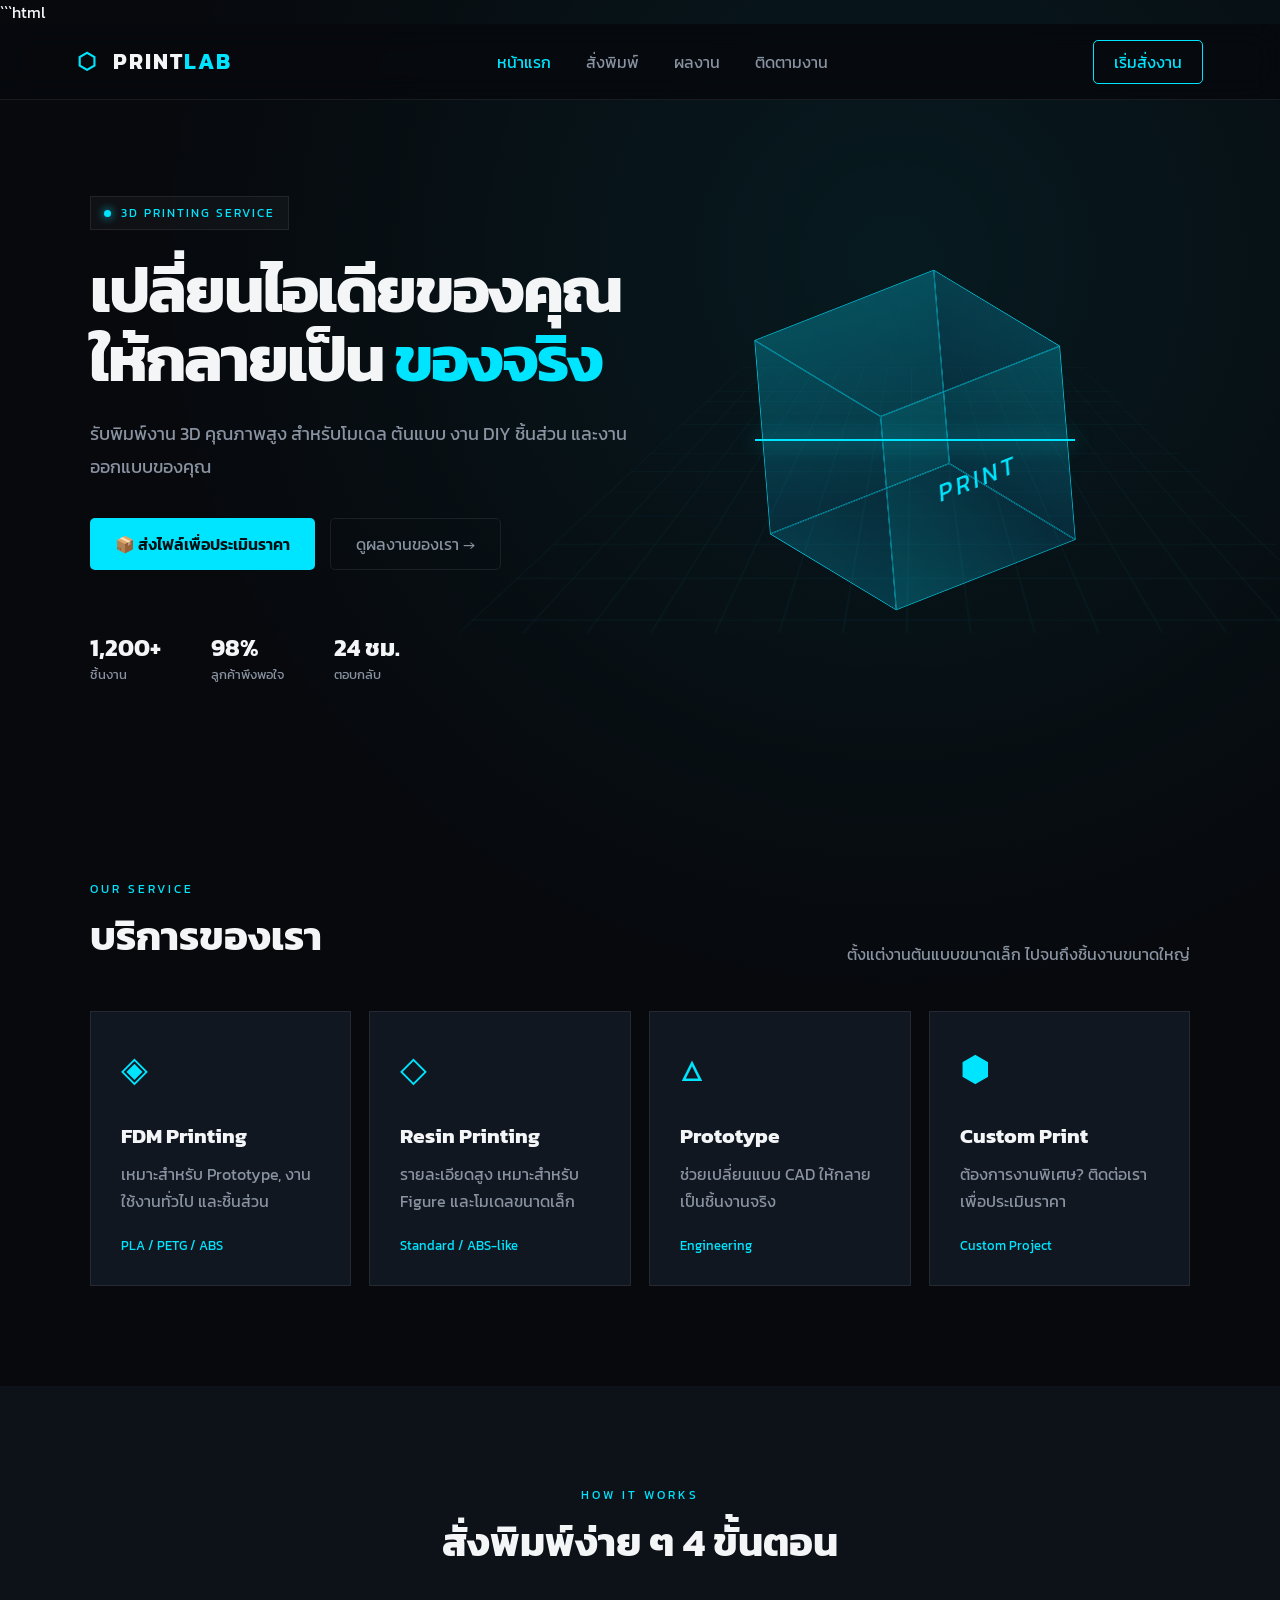
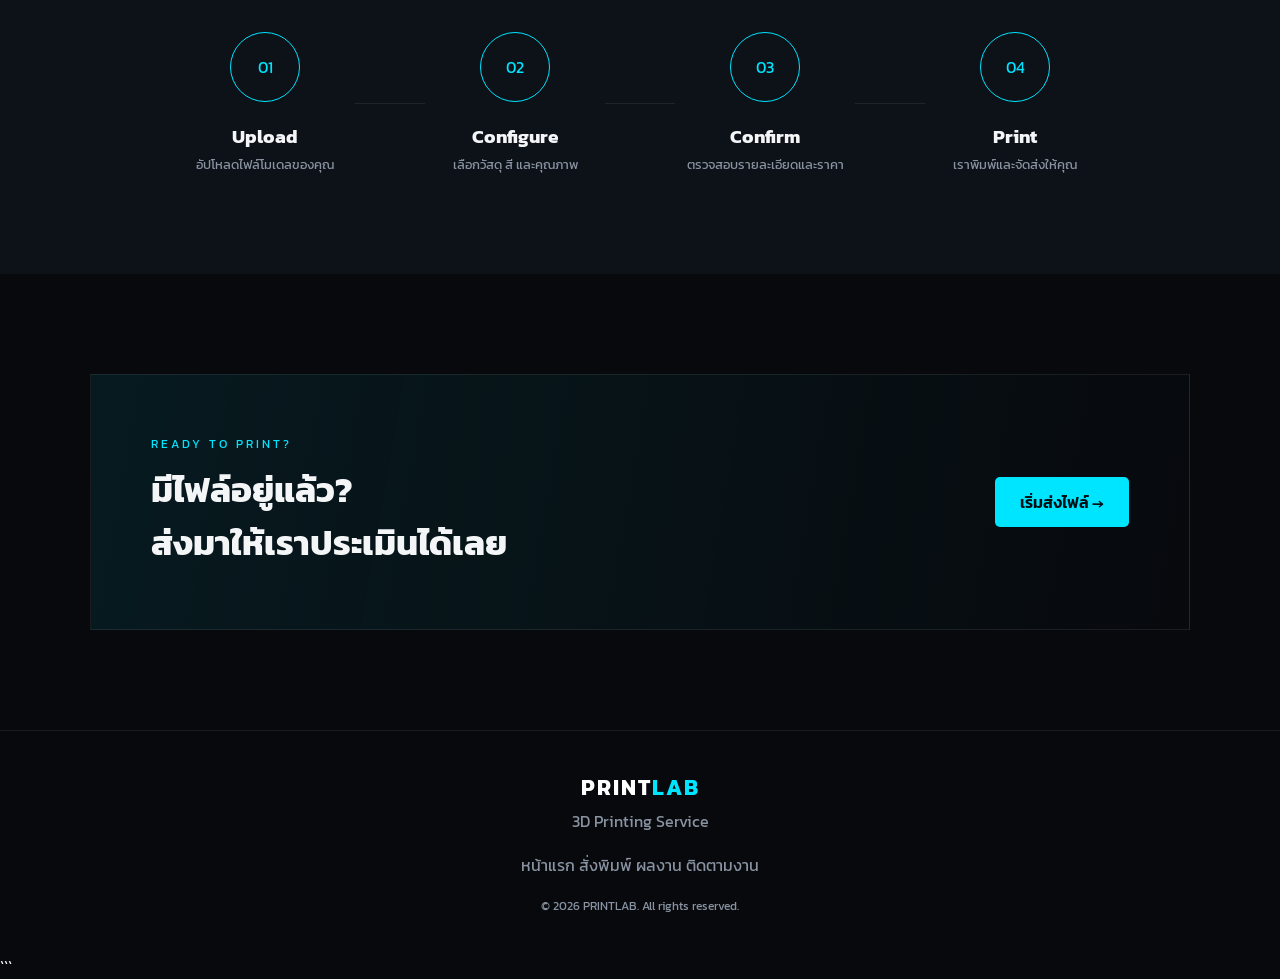
==== index.html @ 52c44388 "first commit" ====
```html
<!DOCTYPE html>
<html lang="th">

<head>
    <meta charset="UTF-8">
    <meta name="viewport" content="width=device-width, initial-scale=1.0">

    <title>PRINTLAB | รับพิมพ์งาน 3D</title>

    <link rel="stylesheet" href="style.css">

    <link rel="preconnect" href="https://fonts.googleapis.com">
    <link rel="preconnect" href="https://fonts.gstatic.com" crossorigin>

    <link
        href="https://fonts.googleapis.com/css2?family=Kanit:wght@300;400;500;600;700&display=swap"
        rel="stylesheet">
</head>

<body>

    <!-- NAVIGATION -->

    <nav class="navbar">

        <div class="logo">
            <span class="logo-symbol">⬡</span>
            PRINT<span>LAB</span>
        </div>

        <div class="nav-links">

            <a href="index.html" class="active">หน้าแรก</a>

            <a href="order.html">สั่งพิมพ์</a>

            <a href="gallery.html">ผลงาน</a>

            <a href="tracking.html">ติดตามงาน</a>

        </div>

        <a href="order.html" class="nav-button">
            เริ่มสั่งงาน
        </a>

    </nav>


    <!-- HERO -->

    <section class="hero">

        <div class="hero-content">

            <div class="badge">
                <span></span>
                3D PRINTING SERVICE
            </div>

            <h1>
                เปลี่ยนไอเดียของคุณ
                <br>
                ให้กลายเป็น <span>ของจริง</span>
            </h1>

            <p>
                รับพิมพ์งาน 3D คุณภาพสูง
                สำหรับโมเดล ต้นแบบ งาน DIY
                ชิ้นส่วน และงานออกแบบของคุณ
            </p>

            <div class="hero-buttons">

                <a href="order.html" class="primary-button">
                    📦 ส่งไฟล์เพื่อประเมินราคา
                </a>

                <a href="gallery.html" class="secondary-button">
                    ดูผลงานของเรา →
                </a>

            </div>

            <div class="hero-stats">

                <div>
                    <strong>1,200+</strong>
                    <span>ชิ้นงาน</span>
                </div>

                <div>
                    <strong>98%</strong>
                    <span>ลูกค้าพึงพอใจ</span>
                </div>

                <div>
                    <strong>24 ชม.</strong>
                    <span>ตอบกลับ</span>
                </div>

            </div>

        </div>


        <!-- 3D OBJECT -->

        <div class="hero-visual">

            <div class="grid-floor"></div>

            <div class="floating-object">

                <div class="cube-face front">
                    PRINT
                </div>

                <div class="cube-face back"></div>
                <div class="cube-face right"></div>
                <div class="cube-face left"></div>
                <div class="cube-face top"></div>
                <div class="cube-face bottom"></div>

            </div>

            <div class="scanner-line"></div>

        </div>

    </section>


    <!-- SERVICES -->

    <section class="section">

        <div class="section-heading">

            <div>
                <span class="section-label">OUR SERVICE</span>

                <h2>
                    บริการของเรา
                </h2>
            </div>

            <p>
                ตั้งแต่งานต้นแบบขนาดเล็ก
                ไปจนถึงชิ้นงานขนาดใหญ่
            </p>

        </div>


        <div class="service-grid">

            <div class="service-card">

                <div class="service-icon">
                    ◈
                </div>

                <h3>
                    FDM Printing
                </h3>

                <p>
                    เหมาะสำหรับ Prototype,
                    งานใช้งานทั่วไป และชิ้นส่วน
                </p>

                <span>
                    PLA / PETG / ABS
                </span>

            </div>


            <div class="service-card">

                <div class="service-icon">
                    ◇
                </div>

                <h3>
                    Resin Printing
                </h3>

                <p>
                    รายละเอียดสูง เหมาะสำหรับ
                    Figure และโมเดลขนาดเล็ก
                </p>

                <span>
                    Standard / ABS-like
                </span>

            </div>


            <div class="service-card">

                <div class="service-icon">
                    △
                </div>

                <h3>
                    Prototype
                </h3>

                <p>
                    ช่วยเปลี่ยนแบบ CAD
                    ให้กลายเป็นชิ้นงานจริง
                </p>

                <span>
                    Engineering
                </span>

            </div>


            <div class="service-card">

                <div class="service-icon">
                    ⬢
                </div>

                <h3>
                    Custom Print
                </h3>

                <p>
                    ต้องการงานพิเศษ?
                    ติดต่อเราเพื่อประเมินราคา
                </p>

                <span>
                    Custom Project
                </span>

            </div>

        </div>

    </section>


    <!-- HOW IT WORKS -->

    <section class="process-section">

        <div class="section-heading center">

            <span class="section-label">
                HOW IT WORKS
            </span>

            <h2>
                สั่งพิมพ์ง่าย ๆ 4 ขั้นตอน
            </h2>

        </div>


        <div class="process-grid">

            <div class="process-item">

                <div class="process-number">
                    01
                </div>

                <h3>
                    Upload
                </h3>

                <p>
                    อัปโหลดไฟล์โมเดลของคุณ
                </p>

            </div>


            <div class="process-line"></div>


            <div class="process-item">

                <div class="process-number">
                    02
                </div>

                <h3>
                    Configure
                </h3>

                <p>
                    เลือกวัสดุ สี และคุณภาพ
                </p>

            </div>


            <div class="process-line"></div>


            <div class="process-item">

                <div class="process-number">
                    03
                </div>

                <h3>
                    Confirm
                </h3>

                <p>
                    ตรวจสอบรายละเอียดและราคา
                </p>

            </div>


            <div class="process-line"></div>


            <div class="process-item">

                <div class="process-number">
                    04
                </div>

                <h3>
                    Print
                </h3>

                <p>
                    เราพิมพ์และจัดส่งให้คุณ
                </p>

            </div>

        </div>

    </section>


    <!-- CTA -->

    <section class="cta-section">

        <div>

            <span class="section-label">
                READY TO PRINT?
            </span>

            <h2>
                มีไฟล์อยู่แล้ว?
                <br>
                ส่งมาให้เราประเมินได้เลย
            </h2>

        </div>

        <a href="order.html" class="primary-button">
            เริ่มส่งไฟล์ →
        </a>

    </section>


    <!-- FOOTER -->

    <footer>

        <div class="footer-logo">
            PRINT<span>LAB</span>
        </div>

        <p>
            3D Printing Service
        </p>

        <div class="footer-links">

            <a href="index.html">หน้าแรก</a>
            <a href="order.html">สั่งพิมพ์</a>
            <a href="gallery.html">ผลงาน</a>
            <a href="tracking.html">ติดตามงาน</a>

        </div>

        <div class="copyright">
            © 2026 PRINTLAB. All rights reserved.
        </div>

    </footer>


</body>

</html>
```
---- style.css ----
@import url('https://fonts.googleapis.com/css2?family=Kanit:wght@300;400;500;600;700&display=swap');


/* =====================================================
   RESET
===================================================== */

* {
    margin: 0;
    padding: 0;
    box-sizing: border-box;
}


:root {

    --bg: #07090d;
    --bg2: #0d1118;

    --card: #111720;
    --card2: #151c26;

    --text: #f3f5f7;
    --muted: #8993a1;

    --accent: #00e5ff;
    --accent2: #0099ff;

    --border: rgba(255, 255, 255, 0.08);

}


html {
    scroll-behavior: smooth;
}


body {

    font-family: 'Kanit', sans-serif;

    background:
        radial-gradient(
            circle at 70% 10%,
            rgba(0, 229, 255, 0.08),
            transparent 30%
        ),
        var(--bg);

    color: var(--text);

    min-height: 100vh;

}


a {

    color: inherit;

    text-decoration: none;

}


button,
input,
textarea,
select {

    font-family: inherit;

}


/* =====================================================
   NAVBAR
===================================================== */

.navbar {

    height: 76px;

    display: flex;

    align-items: center;

    justify-content: space-between;

    padding: 0 6%;

    border-bottom:
        1px solid var(--border);

    background:
        rgba(7, 9, 13, 0.85);

    backdrop-filter: blur(15px);

    position: sticky;

    top: 0;

    z-index: 100;

}


.logo {

    font-size: 22px;

    font-weight: 700;

    letter-spacing: 2px;

}


.logo span:last-child,
.footer-logo span {

    color: var(--accent);

}


.logo-symbol {

    color: var(--accent);

    margin-right: 8px;

}


.nav-links {

    display: flex;

    gap: 35px;

}


.nav-links a {

    color: var(--muted);

    transition: 0.25s;

}


.nav-links a:hover,
.nav-links a.active {

    color: var(--accent);

}


.nav-button {

    border:
        1px solid var(--accent);

    padding:
        9px 20px;

    color: var(--accent);

    border-radius: 5px;

    transition: 0.25s;

}


.nav-button:hover {

    background: var(--accent);

    color: #001014;

}


/* =====================================================
   BUTTONS
===================================================== */

.primary-button {

    display: inline-flex;

    align-items: center;

    justify-content: center;

    padding:
        13px 25px;

    background: var(--accent);

    color: #001014;

    font-weight: 600;

    border-radius: 5px;

    border: none;

    cursor: pointer;

    transition: 0.25s;

}


.primary-button:hover {

    transform:
        translateY(-2px);

    box-shadow:
        0 10px 35px
        rgba(0, 229, 255, 0.2);

}


.secondary-button {

    display: inline-flex;

    align-items: center;

    justify-content: center;

    padding:
        13px 25px;

    border:
        1px solid var(--border);

    border-radius: 5px;

    color: var(--muted);

    transition: 0.25s;

}


.secondary-button:hover {

    color: white;

    border-color:
        var(--accent);

}


/* =====================================================
   HERO
===================================================== */

.hero {

    min-height: 680px;

    display: grid;

    grid-template-columns:
        1fr 1fr;

    align-items: center;

    padding:
        70px 7%;

    overflow: hidden;

}


.hero-content {

    max-width: 700px;

}


.badge {

    display: inline-flex;

    align-items: center;

    gap: 10px;

    border:
        1px solid var(--border);

    background:
        rgba(255, 255, 255, 0.03);

    padding:
        7px 13px;

    font-size: 12px;

    letter-spacing: 2px;

    color: var(--accent);

    margin-bottom: 25px;

}


.badge span {

    width: 7px;

    height: 7px;

    border-radius: 50%;

    background:
        var(--accent);

    box-shadow:
        0 0 10px var(--accent);

}


.hero h1 {

    font-size:
        clamp(42px, 5vw, 72px);

    line-height: 1.08;

    letter-spacing: -2px;

    margin-bottom: 25px;

}


.hero h1 span {

    color: var(--accent);

}


.hero p {

    max-width: 580px;

    color: var(--muted);

    font-size: 18px;

    line-height: 1.8;

}


.hero-buttons {

    display: flex;

    gap: 15px;

    margin-top: 35px;

}


.hero-stats {

    display: flex;

    gap: 50px;

    margin-top: 60px;

}


.hero-stats div {

    display: flex;

    flex-direction: column;

}


.hero-stats strong {

    font-size: 24px;

}


.hero-stats span {

    color: var(--muted);

    font-size: 13px;

}


/* =====================================================
   3D HERO OBJECT
===================================================== */

.hero-visual {

    height: 500px;

    position: relative;

    display: flex;

    align-items: center;

    justify-content: center;

}


.grid-floor {

    position: absolute;

    width: 500px;

    height: 500px;

    background-image:

        linear-gradient(
            rgba(0, 229, 255, 0.1) 1px,
            transparent 1px
        ),

        linear-gradient(
            90deg,
            rgba(0, 229, 255, 0.1) 1px,
            transparent 1px
        );

    background-size:
        35px 35px;

    transform:
        perspective(500px)
        rotateX(65deg);

    opacity: 0.35;

}


.floating-object {

    width: 220px;

    height: 220px;

    position: relative;

    transform:
        rotateX(-25deg)
        rotateY(35deg)
        rotateZ(-5deg);

    transform-style:
        preserve-3d;

    animation:
        floating 5s ease-in-out infinite;

}


@keyframes floating {

    0%,
    100% {

        transform:
            rotateX(-25deg)
            rotateY(35deg)
            translateY(0);

    }

    50% {

        transform:
            rotateX(-25deg)
            rotateY(35deg)
            translateY(-25px);

    }

}


.cube-face {

    position: absolute;

    width: 220px;

    height: 220px;

    border:
        1px solid
        rgba(0, 229, 255, 0.5);

    background:
        linear-gradient(
            135deg,
            rgba(0, 229, 255, 0.18),
            rgba(0, 100, 255, 0.04)
        );

    display: flex;

    align-items: center;

    justify-content: center;

    color: var(--accent);

    font-size: 28px;

    letter-spacing: 4px;

}


.front {

    transform:
        translateZ(110px);

}


.back {

    transform:
        rotateY(180deg)
        translateZ(110px);

}


.right {

    transform:
        rotateY(90deg)
        translateZ(110px);

}


.left {

    transform:
        rotateY(-90deg)
        translateZ(110px);

}


.top {

    transform:
        rotateX(90deg)
        translateZ(110px);

}


.bottom {

    transform:
        rotateX(-90deg)
        translateZ(110px);

}


.scanner-line {

    position: absolute;

    width: 320px;

    height: 2px;

    background:
        var(--accent);

    box-shadow:
        0 0 20px var(--accent);

    animation:
        scan 3s infinite;

}


@keyframes scan {

    0%,
    100% {

        transform:
            translateY(-130px);

        opacity: 0.1;

    }

    50% {

        transform:
            translateY(130px);

        opacity: 1;

    }

}


/* =====================================================
   SECTION
===================================================== */

.section {

    padding:
        100px 7%;

}


.section-heading {

    display: flex;

    justify-content: space-between;

    align-items: end;

    margin-bottom: 45px;

}


.section-heading.center {

    display: block;

    text-align: center;

}


.section-label {

    color: var(--accent);

    font-size: 12px;

    letter-spacing: 3px;

}


.section-heading h2 {

    font-size: 40px;

    margin-top: 8px;

}


.section-heading p {

    color: var(--muted);

}


/* =====================================================
   SERVICES
===================================================== */

.service-grid {

    display: grid;

    grid-template-columns:
        repeat(4, 1fr);

    gap: 18px;

}


.service-card {

    padding: 30px;

    background:
        var(--card);

    border:
        1px solid var(--border);

    transition:
        0.3s;

}


.service-card:hover {

    transform:
        translateY(-7px);

    border-color:
        rgba(0, 229, 255, 0.4);

}


.service-icon {

    color: var(--accent);

    font-size: 35px;

    margin-bottom: 25px;

}


.service-card h3 {

    font-size: 21px;

    margin-bottom: 10px;

}


.service-card p {

    color: var(--muted);

    line-height: 1.7;

    min-height: 75px;

}


.service-card span {

    color: var(--accent);

    font-size: 13px;

}


/* =====================================================
   PROCESS
===================================================== */

.process-section {

    padding:
        100px 7%;

    background:
        var(--bg2);

}


.process-grid {

    display: flex;

    align-items: center;

    justify-content: center;

    margin-top: 60px;

}


.process-item {

    text-align: center;

    width: 180px;

}


.process-number {

    width: 70px;

    height: 70px;

    border:
        1px solid var(--accent);

    border-radius: 50%;

    display: flex;

    align-items: center;

    justify-content: center;

    color: var(--accent);

    margin:
        0 auto 20px;

}


.process-item h3 {

    margin-bottom: 5px;

}


.process-item p {

    color: var(--muted);

    font-size: 13px;

}


.process-line {

    width: 70px;

    height: 1px;

    background:
        var(--border);

}


/* =====================================================
   CTA
===================================================== */

.cta-section {

    margin:
        100px 7%;

    padding:
        60px;

    border:
        1px solid var(--border);

    background:
        linear-gradient(
            100deg,
            rgba(0, 229, 255, 0.08),
            rgba(0, 0, 0, 0)
        );

    display: flex;

    justify-content: space-between;

    align-items: center;

}


.cta-section h2 {

    font-size: 35px;

    margin-top: 10px;

}


/* =====================================================
   PAGE TITLE
===================================================== */

.page-title {

    text-align: center;

    padding:
        70px 20px 50px;

}


.page-title h1 {

    font-size: 48px;

    margin:
        10px 0;

}


.page-title p {

    color:
        var(--muted);

}


/* =====================================================
   ORDER PAGE
===================================================== */

.order-page {

    max-width:
        1250px;

    margin:
        auto;

    padding-bottom:
        100px;

}


.order-layout {

    display: grid;

    grid-template-columns:
        1fr 360px;

    gap:
        30px;

    align-items:
        start;

}


.order-form {

    background:
        var(--card);

    border:
        1px solid var(--border);

}


.form-section {

    padding:
        30px;

    border-bottom:
        1px solid var(--border);

}


.form-section h2 {

    font-size:
        20px;

    margin-bottom:
        5px;

}


.form-description {

    color:
        var(--muted);

    font-size:
        13px;

    margin-bottom:
        20px;

}


/* =====================================================
   UPLOAD
===================================================== */

.upload-box {

    min-height:
        210px;

    border:
        1px dashed
        rgba(0, 229, 255, 0.4);

    display:
        flex;

    flex-direction:
        column;

    align-items:
        center;

    justify-content:
        center;

    cursor:
        pointer;

    background:
        rgba(0, 229, 255, 0.02);

    transition:
        0.25s;

}


.upload-box:hover {

    background:
        rgba(0, 229, 255, 0.07);

}


.upload-icon {

    width:
        55px;

    height:
        55px;

    border:
        1px solid var(--accent);

    border-radius:
        50%;

    display:
        flex;

    align-items:
        center;

    justify-content:
        center;

    color:
        var(--accent);

    font-size:
        25px;

    margin-bottom:
        15px;

}


.upload-box span,
.upload-box small {

    color:
        var(--muted);

    margin-top:
        5px;

}


.file-info {

    margin-top:
        15px;

    padding:
        15px;

    background:
        rgba(0, 229, 255, 0.05);

    border:
        1px solid
        rgba(0, 229, 255, 0.2);

}


.hidden {

    display:
        none !important;

}


/* =====================================================
   OPTIONS
===================================================== */

.option-grid {

    display:
        grid;

    grid-template-columns:
        repeat(2, 1fr);

    gap:
        12px;

}


.option-card {

    border:
        1px solid var(--border);

    padding:
        18px;

    cursor:
        pointer;

    transition:
        0.25s;

}


.option-card:hover {

    border-color:
        rgba(0, 229, 255, 0.4);

}


.option-card:has(input:checked) {

    border-color:
        var(--accent);

    background:
        rgba(0, 229, 255, 0.05);

}


.option-card input {

    display:
        none;

}


.option-card strong {

    display:
        block;

}


.option-card span {

    color:
        var(--muted);

    font-size:
        12px;

}


/* =====================================================
   COLORS
===================================================== */

.color-grid {

    display:
        flex;

    flex-wrap:
        wrap;

    gap:
        15px;

}


.color-option {

    display:
        flex;

    align-items:
        center;

    gap:
        7px;

    cursor:
        pointer;

    font-size:
        13px;

}


.color-option input {

    display:
        none;

}


.color-circle {

    width:
        25px;

    height:
        25px;

    border-radius:
        50%;

    border:
        2px solid transparent;

}


.color-option:has(input:checked)
.color-circle {

    outline:
        2px solid var(--accent);

    outline-offset:
        3px;

}


.black {

    background:
        #111;

}


.white {

    background:
        #eee;

}


.red {

    background:
        #d33;

}


.blue {

    background:
        #1677ff;

}


.yellow {

    background:
        #e5c600;

}


/* =====================================================
   INPUTS
===================================================== */

.select-input,
input,
textarea {

    width:
        100%;

    background:
        var(--bg2);

    border:
        1px solid var(--border);

    color:
        white;

    padding:
        13px 15px;

    font-family:
        inherit;

    border-radius:
        4px;

    outline:
        none;

}


input:focus,
textarea:focus,
select:focus {

    border-color:
        var(--accent);

}


label {

    display:
        block;

    color:
        #ccd2da;

    font-size:
        13px;

    margin:
        15px 0 7px;

}


.input-with-unit {

    display:
        flex;

    align-items:
        center;

}


.input-with-unit input {

    border-radius:
        4px 0 0 4px;

}


.input-with-unit span {

    padding:
        12px 18px;

    background:
        var(--bg2);

    border:
        1px solid var(--border);

    border-left:
        none;

    color:
        var(--muted);

}


/* =====================================================
   QUANTITY
===================================================== */

.quantity-control {

    display:
        flex;

    width:
        150px;

    border:
        1px solid var(--border);

}


.quantity-control button {

    width:
        45px;

    height:
        45px;

    background:
        var(--bg2);

    color:
        white;

    border:
        none;

    font-size:
        20px;

    cursor:
        pointer;

}


.quantity-control button:hover {

    color:
        var(--accent);

}


.quantity-control span {

    flex:
        1;

    display:
        flex;

    align-items:
        center;

    justify-content:
        center;

}


/* =====================================================
   CUSTOMER
===================================================== */

.input-grid {

    display:
        grid;

    grid-template-columns:
        1fr 1fr;

    gap:
        15px;

}


/* =====================================================
   SUBMIT
===================================================== */

.submit-button {

    width:
        100%;

    border:
        none;

    padding:
        17px;

    background:
        var(--accent);

    color:
        #001014;

    font-family:
        inherit;

    font-weight:
        600;

    font-size:
        17px;

    cursor:
        pointer;

    transition:
        0.25s;

}


.submit-button:hover {

    filter:
        brightness(1.08);

    transform:
        translateY(-2px);

}


/* =====================================================
   PRICE CARD
===================================================== */

.price-card {

    background:
        var(--card);

    border:
        1px solid var(--border);

    position:
        sticky;

    top:
        100px;

}


.price-header {

    padding:
        30px;

    background:
        rgba(0, 229, 255, 0.05);

    border-bottom:
        1px solid var(--border);

}


.price-header span {

    color:
        var(--accent);

    font-size:
        11px;

    letter-spacing:
        2px;

}


#totalPrice {

    font-size:
        42px;

    font-weight:
        600;

    margin-top:
        5px;

}


.price-details {

    padding:
        25px;

}


.price-details div {

    display:
        flex;

    justify-content:
        space-between;

    padding:
        12px 0;

    border-bottom:
        1px solid var(--border);

}


.price-details span {

    color:
        var(--muted);

}


.price-note {

    padding:
        20px;

    color:
        var(--muted);

    font-size:
        12px;

    line-height:
        1.7;

}


.secure-note {

    padding:
        20px;

    border-top:
        1px solid var(--border);

    color:
        var(--accent);

    font-size:
        12px;

}


/* =====================================================
   TRACKING
===================================================== */

.tracking-page {

    max-width:
        900px;

    margin:
        auto;

    padding-bottom:
        100px;

}


.tracking-search {

    display:
        flex;

    gap:
        10px;

    margin-bottom:
        40px;

}


.tracking-search input {

    flex:
        1;

}


.tracking-search button {

    flex-shrink:
        0;

}


.tracking-result {

    background:
        var(--card);

    border:
        1px solid var(--border);

}


.tracking-header {

    padding:
        30px;

    display:
        flex;

    justify-content:
        space-between;

    align-items:
        center;

    border-bottom:
        1px solid var(--border);

}


.tracking-header span {

    color:
        var(--muted);

    font-size:
        12px;

}


.status-badge {

    color:
        var(--accent) !important;

    border:
        1px solid var(--accent);

    padding:
        7px 14px;

}


/* =====================================================
   TIMELINE
===================================================== */

.timeline {

    padding:
        40px;

}


.timeline-item {

    display:
        flex;

    gap:
        20px;

    padding-bottom:
        35px;

    position:
        relative;

}


.timeline-item:not(:last-child)::after {

    content:
        "";

    position:
        absolute;

    left:
        16px;

    top:
        35px;

    width:
        1px;

    height:
        100%;

    background:
        var(--border);

}


.timeline-dot {

    width:
        34px;

    height:
        34px;

    flex-shrink:
        0;

    border-radius:
        50%;

    border:
        1px solid var(--border);

    display:
        flex;

    align-items:
        center;

    justify-content:
        center;

    color:
        var(--muted);

    background:
        var(--bg);

    z-index:
        2;

}


.timeline-item.completed .timeline-dot,
.timeline-item.current .timeline-dot {

    border-color:
        var(--accent);

    color:
        var(--accent);

}


.timeline-item p {

    color:
        var(--muted);

    font-size:
        13px;

    margin-top:
        4px;

}


.tracking-info {

    display:
        grid;

    grid-template-columns:
        repeat(4, 1fr);

    padding:
        25px;

    border-top:
        1px solid var(--border);

}


.tracking-info div {

    display:
        flex;

    flex-direction:
        column;

    gap:
        4px;

}


.tracking-info span {

    color:
        var(--muted);

    font-size:
        12px;

}


.tracking-empty {

    text-align:
        center;

    padding:
        70px;

    color:
        var(--muted);

}


.tracking-empty div {

    font-size:
        50px;

    color:
        var(--accent);

}


/* =====================================================
   GALLERY
===================================================== */

.gallery-page {

    max-width:
        1200px;

    margin:
        auto;

    padding-bottom:
        100px;

}


.gallery-grid {

    display:
        grid;

    grid-template-columns:
        repeat(3, 1fr);

    gap:
        20px;

}


.gallery-card {

    background:
        var(--card);

    border:
        1px solid var(--border);

    overflow:
        hidden;

    transition:
        0.3s;

}


.gallery-card:hover {

    transform:
        translateY(-5px);

    border-color:
        rgba(0, 229, 255, 0.4);

}


.gallery-image {

    height:
        260px;

    display:
        flex;

    align-items:
        center;

    justify-content:
        center;

    font-size:
        35px;

    letter-spacing:
        4px;

    color:
        var(--accent);

    background:

        radial-gradient(
            circle,
            rgba(0, 229, 255, 0.15),
            transparent 60%
        ),

        var(--bg2);

}


.image-1 {

    transform:
        none;

}


.image-2 {

    font-size:
        25px;

}


.image-3 {

    font-size:
        30px;

}


.image-4 {

    font-size:
        40px;

}


.image-5 {

    font-size:
        22px;

}


.image-6 {

    font-size:
        30px;

}


.gallery-info {

    padding:
        20px;

}


.gallery-info h3 {

    margin-bottom:
        5px;

}


.gallery-info span {

    color:
        var(--accent);

    font-size:
        12px;

}


/* =====================================================
   FOOTER
===================================================== */

footer {

    border-top:
        1px solid var(--border);

    padding:
        40px 7%;

    text-align:
        center;

    color:
        var(--muted);

}


.footer-logo {

    color:
        white;

    font-size:
        22px;

    font-weight:
        700;

    letter-spacing:
        2px;

}


footer p {

    margin:
        5px 0 20px;

}


.copyright {

    font-size:
        12px;

    margin-top:
        20px;

}


/* =====================================================
   RESPONSIVE - TABLET
===================================================== */

@media (max-width: 900px) {

    .nav-links {

        display:
            none;

    }


    .hero {

        grid-template-columns:
            1fr;

        text-align:
            center;

    }


    .hero-content {

        margin:
            auto;

    }


    .hero p {

        margin:
            auto;

    }


    .hero-buttons {

        justify-content:
            center;

        flex-wrap:
            wrap;

    }


    .hero-stats {

        justify-content:
            center;

    }


    .service-grid {

        grid-template-columns:
            repeat(2, 1fr);

    }


    .order-layout {

        grid-template-columns:
            1fr;

    }


    .price-card {

        position:
            static;

    }


    .gallery-grid {

        grid-template-columns:
            repeat(2, 1fr);

    }

}


/* =====================================================
   RESPONSIVE - MOBILE
===================================================== */

@media (max-width: 600px) {

    .navbar {

        padding:
            0 20px;

    }


    .nav-button {

        display:
            none;

    }


    .hero {

        padding:
            50px 20px;

    }


    .hero h1 {

        font-size:
            42px;

    }


    .hero-stats {

        gap:
            20px;

        flex-wrap:
            wrap;

    }


    .hero-visual {

        height:
            350px;

    }


    .service-grid {

        grid-template-columns:
            1fr;

    }


    .section {

        padding:
            70px 20px;

    }


    .section-heading {

        display:
            block;

    }


    .section-heading p {

        margin-top:
            10px;

    }


    .process-grid {

        flex-direction:
            column;

        gap:
            20px;

    }


    .process-line {

        width:
            1px;

        height:
            30px;

    }


    .cta-section {

        margin:
            50px 20px;

        padding:
            35px;

        display:
            block;

    }


    .cta-section .primary-button {

        margin-top:
            25px;

    }


    .order-page,
    .tracking-page,
    .gallery-page {

        padding:
            0 15px 70px;

    }


    .page-title h1 {

        font-size:
            36px;

    }


    .option-grid {

        grid-template-columns:
            1fr;

    }


    .input-grid {

        grid-template-columns:
            1fr;

    }


    .tracking-search {

        flex-direction:
            column;

    }


    .tracking-header {

        flex-direction:
            column;

        align-items:
            flex-start;

        gap:
            20px;

    }


    .tracking-info {

        grid-template-columns:
            repeat(2, 1fr);

        gap:
            20px;

    }


    .gallery-grid {

        grid-template-columns:
            1fr;

    }


    .timeline {

        padding:
            25px;

    }

}


/* =====================================================
   ACCESSIBILITY / SMALL POLISH
===================================================== */

::selection {

    background:
        var(--accent);

    color:
        #001014;

}


button:focus-visible,
a:focus-visible,
input:focus-visible,
textarea:focus-visible,
select:focus-visible {

    outline:
        2px solid var(--accent);

    outline-offset:
        2px;

}
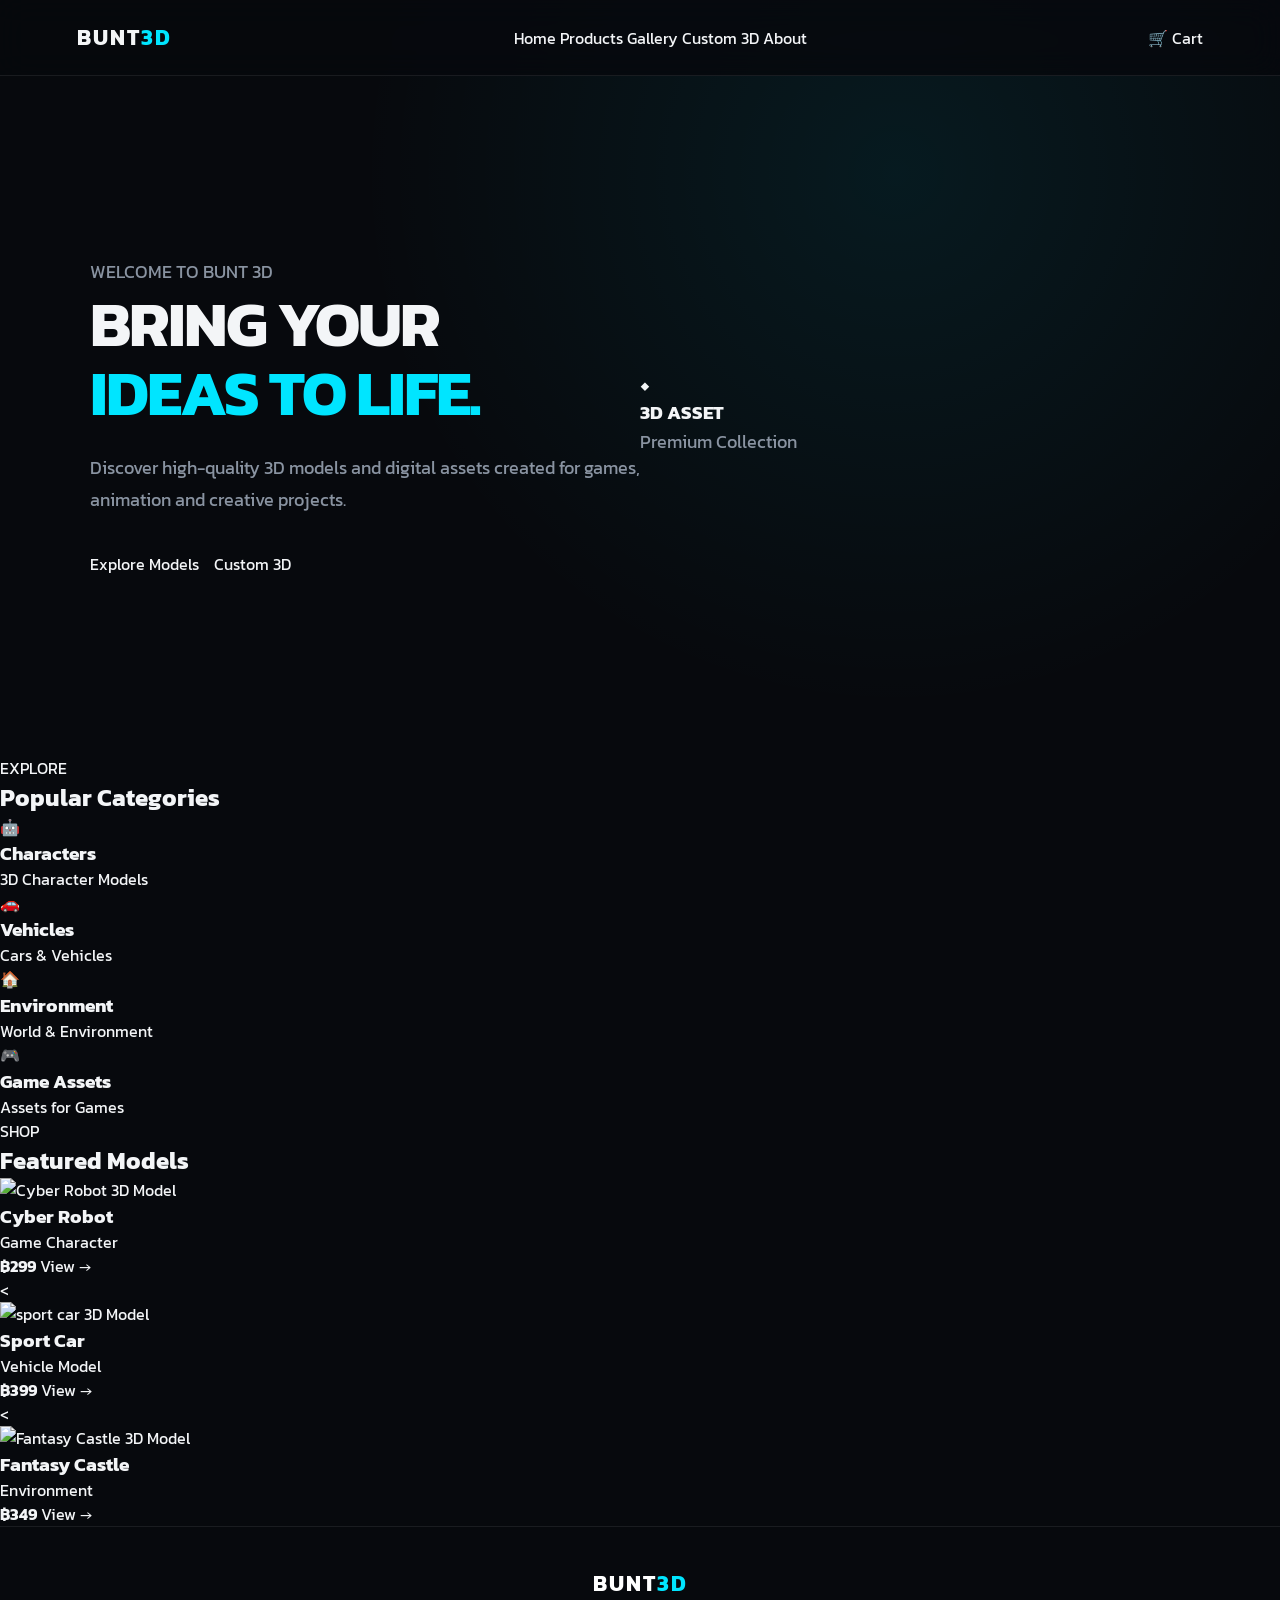
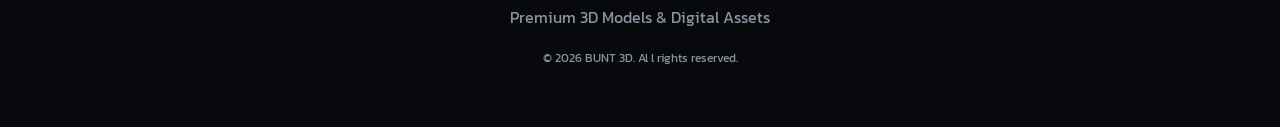
==== commit 26feb730: "3d fix" ====
--- a/index.html
+++ b/index.html
@@ -1,246 +1,118 @@
-```html
 <!DOCTYPE html>
 <html lang="th">
-
 <head>
     <meta charset="UTF-8">
     <meta name="viewport" content="width=device-width, initial-scale=1.0">
 
-    <title>PRINTLAB | รับพิมพ์งาน 3D</title>
+    <title>BUNT 3D | 3D Model Store</title>
 
     <link rel="stylesheet" href="style.css">
-
-    <link rel="preconnect" href="https://fonts.googleapis.com">
-    <link rel="preconnect" href="https://fonts.gstatic.com" crossorigin>
-
-    <link
-        href="https://fonts.googleapis.com/css2?family=Kanit:wght@300;400;500;600;700&display=swap"
-        rel="stylesheet">
 </head>
 
 <body>
 
-    <!-- NAVIGATION -->
-
-    <nav class="navbar">
+    <!-- Navigation -->
+    <header class="navbar">
 
         <div class="logo">
-            <span class="logo-symbol">⬡</span>
-            PRINT<span>LAB</span>
-        </div>
-
-        <div class="nav-links">
-
-            <a href="index.html" class="active">หน้าแรก</a>
-
-            <a href="order.html">สั่งพิมพ์</a>
-
-            <a href="gallery.html">ผลงาน</a>
-
-            <a href="tracking.html">ติดตามงาน</a>
-
-        </div>
-
-        <a href="order.html" class="nav-button">
-            เริ่มสั่งงาน
+            BUNT<span>3D</span>
+        </div>
+
+        <nav>
+            <a href="index.html" class="active">Home</a>
+            <a href="products.html">Products</a>
+            <a href="gallery.html">Gallery</a>
+            <a href="custom.html">Custom 3D</a>
+            <a href="about.html">About</a>
+        </nav>
+
+        <a href="cart.html" class="cart">
+            🛒 Cart
         </a>
 
-    </nav>
-
-
-    <!-- HERO -->
-
+    </header>
+
+
+    <!-- Hero -->
     <section class="hero">
 
         <div class="hero-content">
 
-            <div class="badge">
-                <span></span>
-                3D PRINTING SERVICE
-            </div>
+            <p class="small-title">WELCOME TO BUNT 3D</p>
 
             <h1>
-                เปลี่ยนไอเดียของคุณ
-                <br>
-                ให้กลายเป็น <span>ของจริง</span>
+                BRING YOUR<br>
+                <span>IDEAS TO LIFE.</span>
             </h1>
 
-            <p>
-                รับพิมพ์งาน 3D คุณภาพสูง
-                สำหรับโมเดล ต้นแบบ งาน DIY
-                ชิ้นส่วน และงานออกแบบของคุณ
+            <p class="description">
+                Discover high-quality 3D models and digital assets
+                created for games, animation and creative projects.
             </p>
 
             <div class="hero-buttons">
-
-                <a href="order.html" class="primary-button">
-                    📦 ส่งไฟล์เพื่อประเมินราคา
+                <a href="products.html" class="btn primary">
+                    Explore Models
                 </a>
 
-                <a href="gallery.html" class="secondary-button">
-                    ดูผลงานของเรา →
+                <a href="custom.html" class="btn secondary">
+                    Custom 3D
                 </a>
-
-            </div>
-
-            <div class="hero-stats">
-
-                <div>
-                    <strong>1,200+</strong>
-                    <span>ชิ้นงาน</span>
-                </div>
-
-                <div>
-                    <strong>98%</strong>
-                    <span>ลูกค้าพึงพอใจ</span>
-                </div>
-
-                <div>
-                    <strong>24 ชม.</strong>
-                    <span>ตอบกลับ</span>
-                </div>
-
-            </div>
-
-        </div>
-
-
-        <!-- 3D OBJECT -->
-
-        <div class="hero-visual">
-
-            <div class="grid-floor"></div>
-
-            <div class="floating-object">
-
-                <div class="cube-face front">
-                    PRINT
-                </div>
-
-                <div class="cube-face back"></div>
-                <div class="cube-face right"></div>
-                <div class="cube-face left"></div>
-                <div class="cube-face top"></div>
-                <div class="cube-face bottom"></div>
-
-            </div>
-
-            <div class="scanner-line"></div>
+            </div>
+
+        </div>
+
+
+        <div class="hero-model">
+
+            <div class="model-circle"></div>
+
+            <div class="model-card">
+                <div class="cube">◆</div>
+
+                <h3>3D ASSET</h3>
+
+                <p>Premium Collection</p>
+            </div>
 
         </div>
 
     </section>
 
 
-    <!-- SERVICES -->
-
-    <section class="section">
-
-        <div class="section-heading">
-
-            <div>
-                <span class="section-label">OUR SERVICE</span>
-
-                <h2>
-                    บริการของเรา
-                </h2>
-            </div>
-
-            <p>
-                ตั้งแต่งานต้นแบบขนาดเล็ก
-                ไปจนถึงชิ้นงานขนาดใหญ่
-            </p>
-
-        </div>
-
-
-        <div class="service-grid">
-
-            <div class="service-card">
-
-                <div class="service-icon">
-                    ◈
-                </div>
-
-                <h3>
-                    FDM Printing
-                </h3>
-
-                <p>
-                    เหมาะสำหรับ Prototype,
-                    งานใช้งานทั่วไป และชิ้นส่วน
-                </p>
-
-                <span>
-                    PLA / PETG / ABS
-                </span>
-
-            </div>
-
-
-            <div class="service-card">
-
-                <div class="service-icon">
-                    ◇
-                </div>
-
-                <h3>
-                    Resin Printing
-                </h3>
-
-                <p>
-                    รายละเอียดสูง เหมาะสำหรับ
-                    Figure และโมเดลขนาดเล็ก
-                </p>
-
-                <span>
-                    Standard / ABS-like
-                </span>
-
-            </div>
-
-
-            <div class="service-card">
-
-                <div class="service-icon">
-                    △
-                </div>
-
-                <h3>
-                    Prototype
-                </h3>
-
-                <p>
-                    ช่วยเปลี่ยนแบบ CAD
-                    ให้กลายเป็นชิ้นงานจริง
-                </p>
-
-                <span>
-                    Engineering
-                </span>
-
-            </div>
-
-
-            <div class="service-card">
-
-                <div class="service-icon">
-                    ⬢
-                </div>
-
-                <h3>
-                    Custom Print
-                </h3>
-
-                <p>
-                    ต้องการงานพิเศษ?
-                    ติดต่อเราเพื่อประเมินราคา
-                </p>
-
-                <span>
-                    Custom Project
-                </span>
-
+    <!-- Categories -->
+    <section class="categories">
+
+        <div class="section-title">
+            <p>EXPLORE</p>
+            <h2>Popular Categories</h2>
+        </div>
+
+
+        <div class="category-grid">
+
+            <div class="category-card">
+                <div class="category-icon">🤖</div>
+                <h3>Characters</h3>
+                <p>3D Character Models</p>
+            </div>
+
+            <div class="category-card">
+                <div class="category-icon">🚗</div>
+                <h3>Vehicles</h3>
+                <p>Cars & Vehicles</p>
+            </div>
+
+            <div class="category-card">
+                <div class="category-icon">🏠</div>
+                <h3>Environment</h3>
+                <p>World & Environment</p>
+            </div>
+
+            <div class="category-card">
+                <div class="category-icon">🎮</div>
+                <h3>Game Assets</h3>
+                <p>Assets for Games</p>
             </div>
 
         </div>
@@ -248,98 +120,108 @@
     </section>
 
 
-    <!-- HOW IT WORKS -->
-
-    <section class="process-section">
-
-        <div class="section-heading center">
-
-            <span class="section-label">
-                HOW IT WORKS
-            </span>
-
-            <h2>
-                สั่งพิมพ์ง่าย ๆ 4 ขั้นตอน
-            </h2>
-
-        </div>
-
-
-        <div class="process-grid">
-
-            <div class="process-item">
-
-                <div class="process-number">
-                    01
-                </div>
-
-                <h3>
-                    Upload
-                </h3>
-
-                <p>
-                    อัปโหลดไฟล์โมเดลของคุณ
-                </p>
-
-            </div>
-
-
-            <div class="process-line"></div>
-
-
-            <div class="process-item">
-
-                <div class="process-number">
-                    02
-                </div>
-
-                <h3>
-                    Configure
-                </h3>
-
-                <p>
-                    เลือกวัสดุ สี และคุณภาพ
-                </p>
-
-            </div>
-
-
-            <div class="process-line"></div>
-
-
-            <div class="process-item">
-
-                <div class="process-number">
-                    03
-                </div>
-
-                <h3>
-                    Confirm
-                </h3>
-
-                <p>
-                    ตรวจสอบรายละเอียดและราคา
-                </p>
-
-            </div>
-
-
-            <div class="process-line"></div>
-
-
-            <div class="process-item">
-
-                <div class="process-number">
-                    04
-                </div>
-
-                <h3>
-                    Print
-                </h3>
-
-                <p>
-                    เราพิมพ์และจัดส่งให้คุณ
-                </p>
+    <!-- Featured Products -->
+    <section class="products">
+
+        <div class="section-title">
+
+            <p>SHOP</p>
+
+            <h2>Featured Models</h2>
+
+        </div>
+
+
+        <div class="product-grid">
+
+            <div class="product-card">
+
+                <div class="product-detail-image">
+
+                    <img
+                        src="https://www.print3dd.com/wp-content/uploads/2017/05/18222169_458720981141657_3658494941867284101_n.jpg"
+                        alt="Cyber Robot 3D Model">
+
+                </div>
+
+                <div class="product-info">
+
+                    <h3>Cyber Robot</h3>
+
+                    <p>Game Character</p>
+
+                    <div class="product-bottom">
+
+                        <strong>฿299</strong>
+
+                        <a href="product-detail.html">
+                            View →
+                        </a>
+
+                    </div>
+
+                </div>
+
+            </div>
+
+
+            <div class="product-card">
+
+                < <div class="product-detail-image">
+
+                    <img
+                        src="https://3dspro.com/Uploads/2025-03/amg%20gt%2063%20coupe%203d%20model.jpg"
+                        alt="sport car 3D Model">
+
+                </div>
+
+                <div class="product-info">
+
+                    <h3>Sport Car</h3>
+
+                    <p>Vehicle Model</p>
+
+                    <div class="product-bottom">
+
+                        <strong>฿399</strong>
+
+                        <a href="product-detail.html">
+                            View →
+                        </a>
+
+                    </div>
+
+                </div>
+
+            </div>
+
+
+            <div class="product-card">
+
+                < <div class="product-detail-image">
+
+                    <img
+                        src="https://fbi.cults3d.com/uploaders/42859160/illustration-file/f0328f02-64c9-4883-b4c4-02cf0d8f9062/_7dd685e2-3973-40e0-a4c7-da0e848ef61a.jpeg"
+                        alt="Fantasy Castle 3D Model">
+
+                </div>
+                <div class="product-info">
+
+                    <h3>Fantasy Castle</h3>
+
+                    <p>Environment</p>
+
+                    <div class="product-bottom">
+
+                        <strong>฿349</strong>
+
+                        <a href="product-detail.html">
+                            View →
+                        </a>
+
+                    </div>
+
+                </div>
 
             </div>
 
@@ -348,60 +230,23 @@
     </section>
 
 
-    <!-- CTA -->
-
-    <section class="cta-section">
-
-        <div>
-
-            <span class="section-label">
-                READY TO PRINT?
-            </span>
-
-            <h2>
-                มีไฟล์อยู่แล้ว?
-                <br>
-                ส่งมาให้เราประเมินได้เลย
-            </h2>
-
-        </div>
-
-        <a href="order.html" class="primary-button">
-            เริ่มส่งไฟล์ →
-        </a>
-
-    </section>
-
-
-    <!-- FOOTER -->
-
+    <!-- Footer -->
     <footer>
 
         <div class="footer-logo">
-            PRINT<span>LAB</span>
+            BUNT<span>3D</span>
         </div>
 
         <p>
-            3D Printing Service
+            Premium 3D Models & Digital Assets
         </p>
 
-        <div class="footer-links">
-
-            <a href="index.html">หน้าแรก</a>
-            <a href="order.html">สั่งพิมพ์</a>
-            <a href="gallery.html">ผลงาน</a>
-            <a href="tracking.html">ติดตามงาน</a>
-
-        </div>
-
-        <div class="copyright">
-            © 2026 PRINTLAB. All rights reserved.
-        </div>
+        <p class="copyright">
+            © 2026 BUNT 3D. Al l  rights reserved.
+        </p>
 
     </footer>
 
 
 </body>
-
-</html>
-```
+</html>
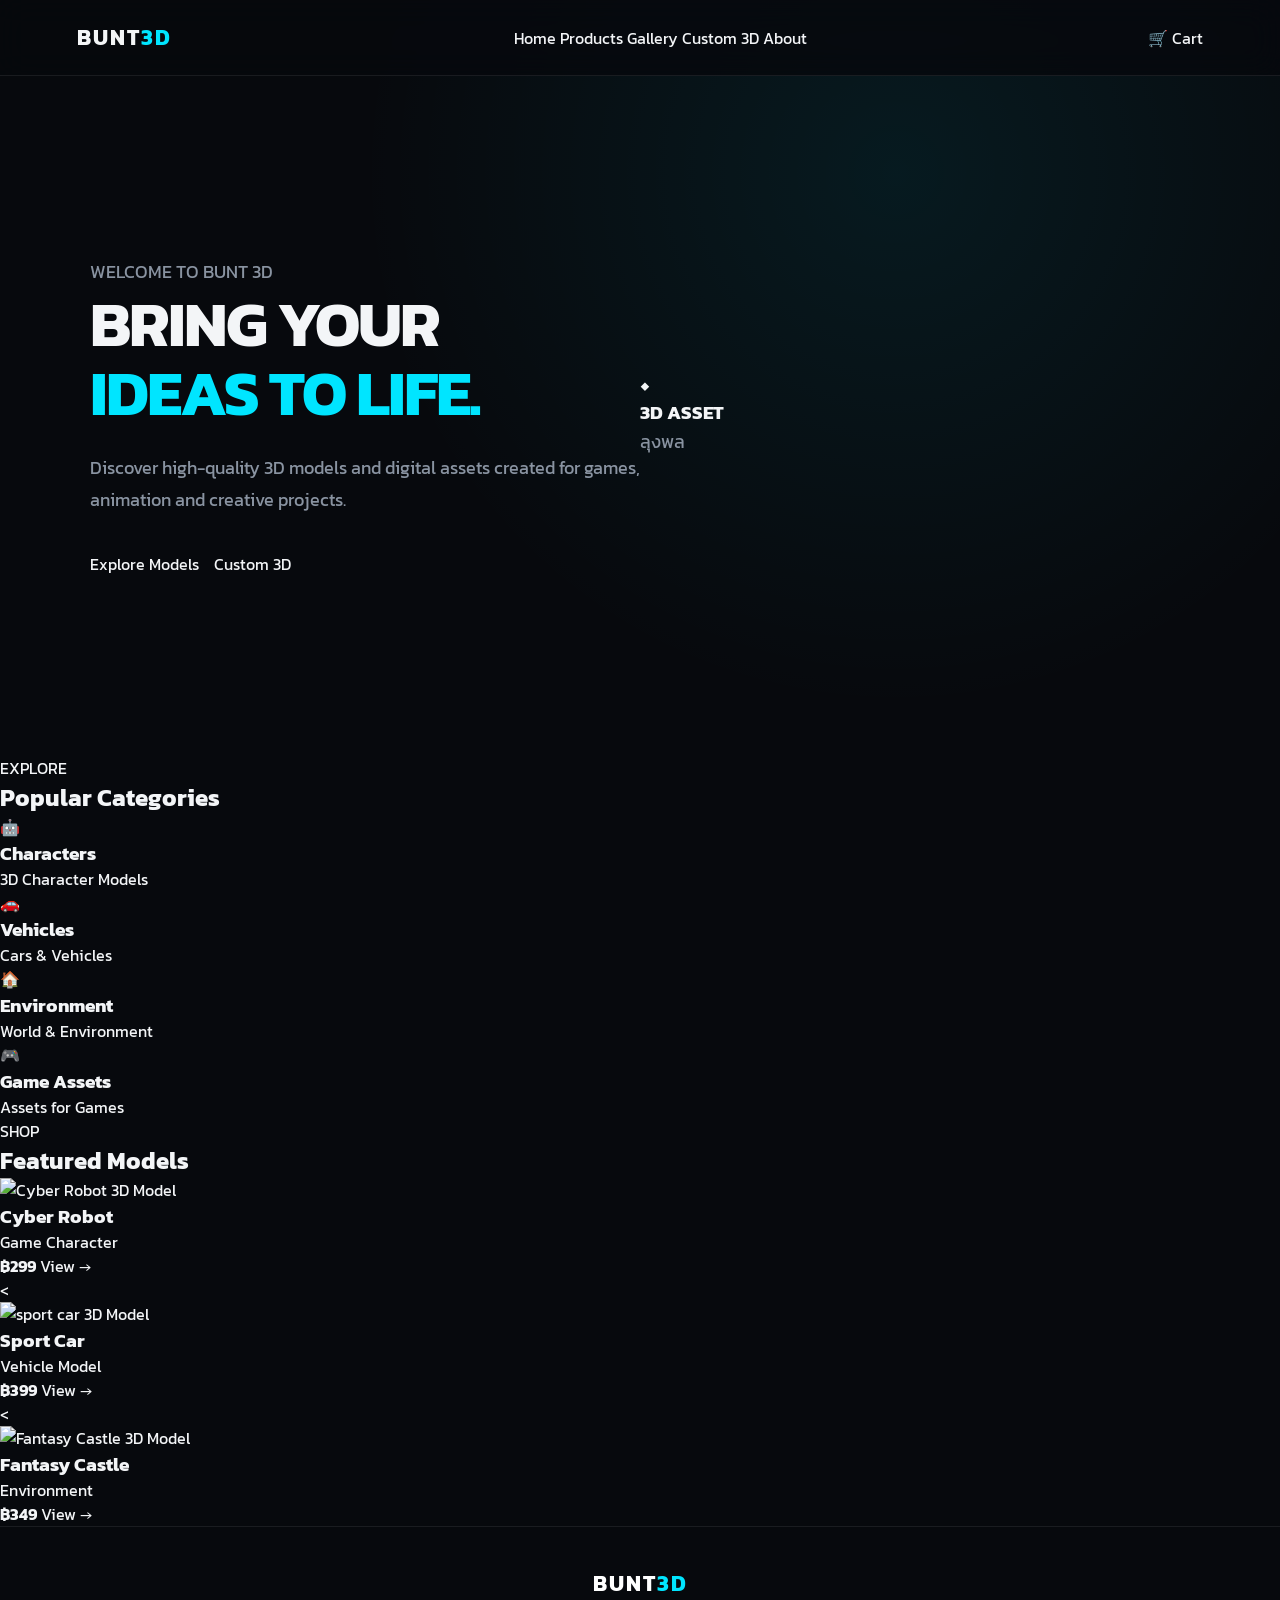
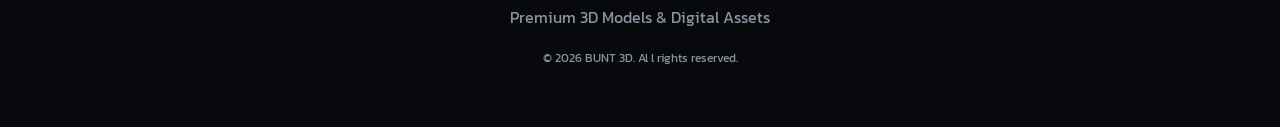
==== commit 783cebb5: "Update index" ====
--- a/index.html
+++ b/index.html
@@ -72,7 +72,7 @@
 
                 <h3>3D ASSET</h3>
 
-                <p>Premium Collection</p>
+                <p>ลุงพล</p>
             </div>
 
         </div>
